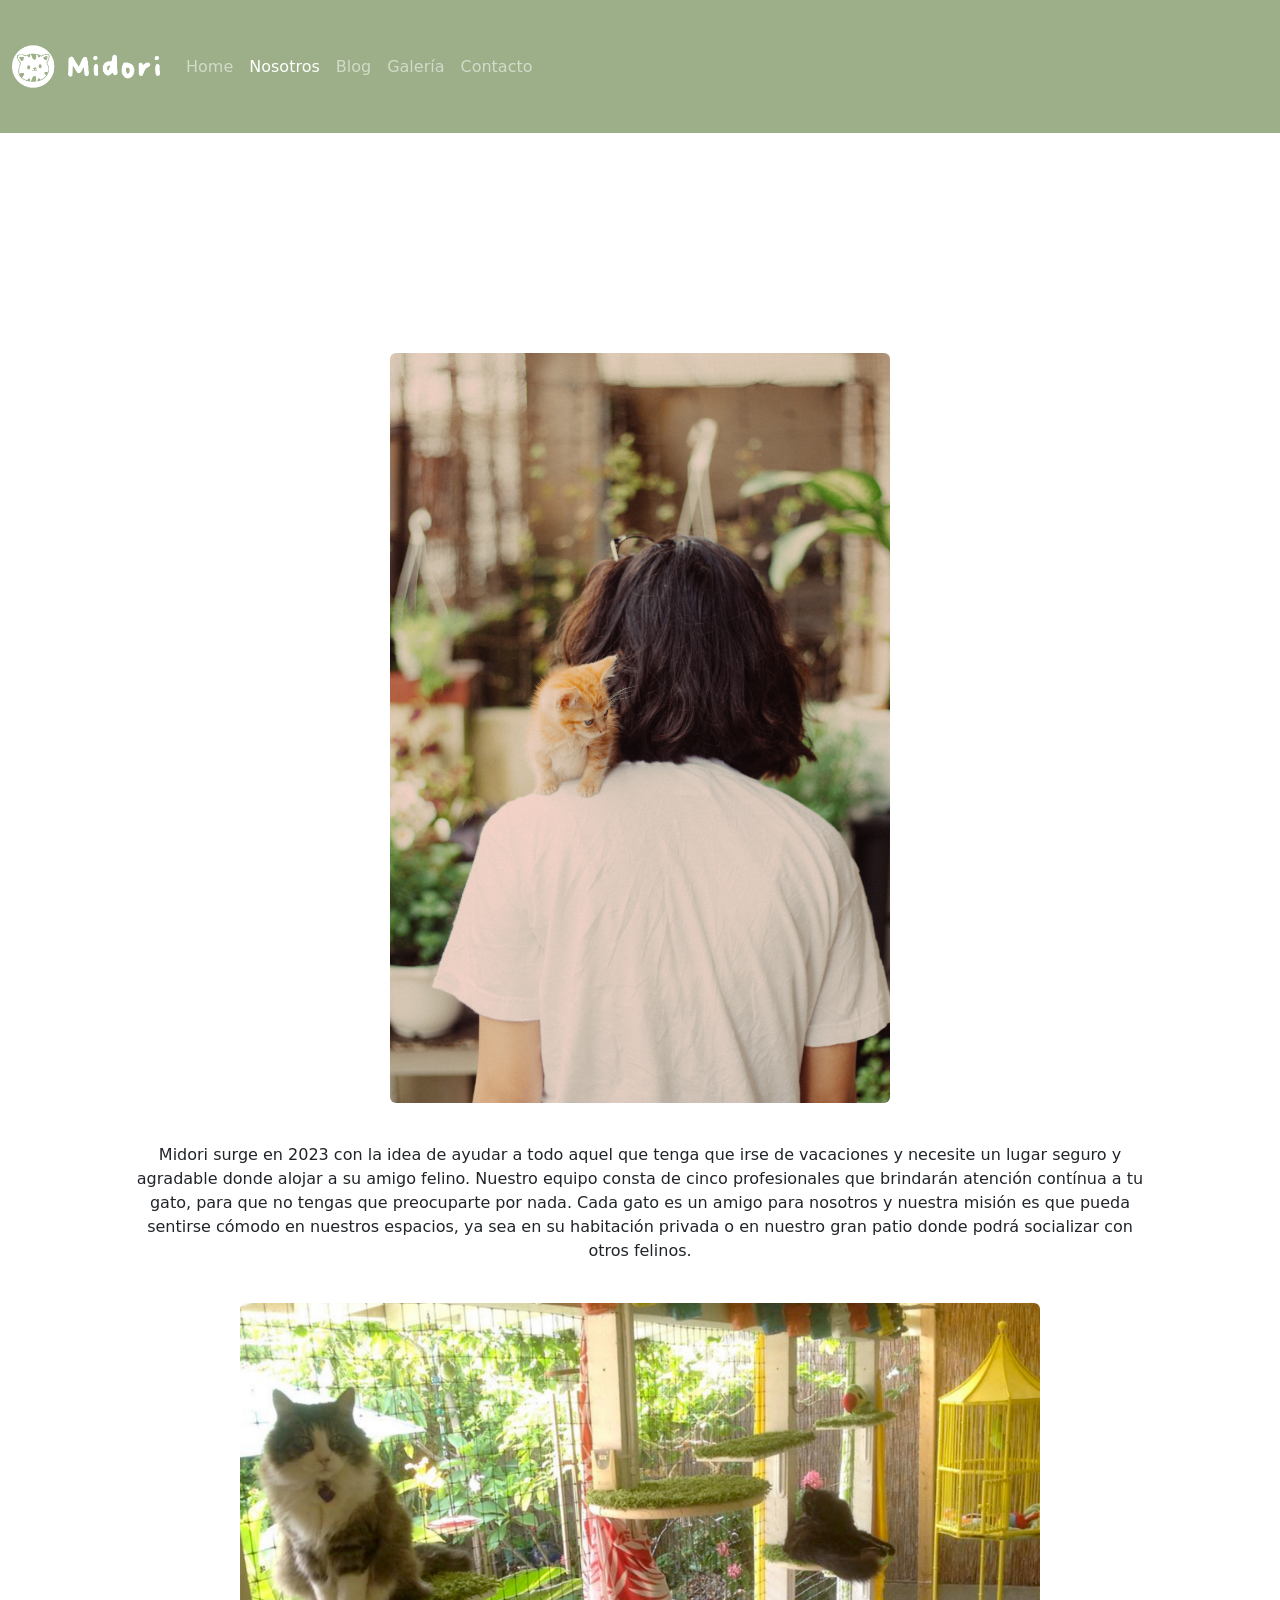
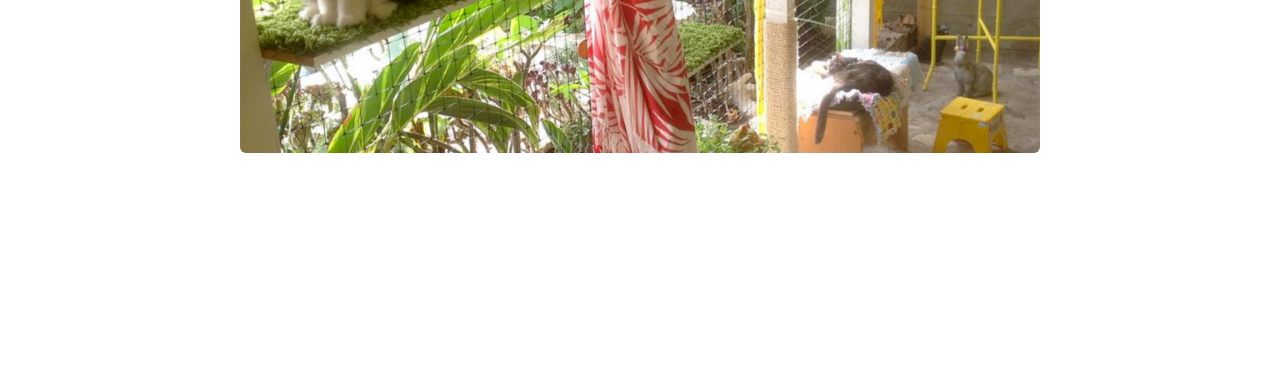
==== pages/about.html @ fcb862b4 "Segunda Pre Entrega Coderhouse" ====
<!DOCTYPE html>
<html lang="en">
<head>
    <meta charset="UTF-8">
    <meta name="viewport" content="width=device-width, initial-scale=1.0">
    <link href="https://cdn.jsdelivr.net/npm/bootstrap@5.3.1/dist/css/bootstrap.min.css" rel="stylesheet" integrity="sha384-4bw+/aepP/YC94hEpVNVgiZdgIC5+VKNBQNGCHeKRQN+PtmoHDEXuppvnDJzQIu9" crossorigin="anonymous">
    <link rel="shortcut icon" href="../Fotos/logo.png" type="image/x-icon">
    <link rel="stylesheet" href="../css/estilos.css">
    <title>Sobre Nosotros - Midori Cat Hotel</title>
</head>
<body>
    <header>
        <nav class="navbar navbar-expand-sm navbar-dark" style="background-color: #9caf88;">
            <div class="container-fluid">
              <a class="navbar-brand" href="#"><img class="logo" src="../Fotos/logonombre.png" alt="logonombre" style="width:150px;"></a>
              <div class="collapse navbar-collapse" id="navbarSupportedContent">
                <ul class="navbar-nav me-auto mb-2 mb-lg-0">
                  <li class="nav-item">
                    <a class="nav-link" href="/index.html">Home</a>
                  </li>
                  <li class="nav-item">
                    <a class="nav-link active" aria-current="page" href="#">Nosotros</a>
                  </li>
                  <li class="nav-item">
                    <a class="nav-link" href="/pages/blog.html">Blog</a>
                  </li>
                  <li class="nav-item">
                    <a class="nav-link" href="/pages/galeria.html">Galería</a>
                  </li>
                  <li class="nav-item">
                    <a class="nav-link" href="/pages/contacto.html">Contacto</a>
                  </li>
                </ul>               
              </div>
            </div>
          </nav>
    </header>

    <main>
      <div class="container-inicio"> 
        <div class="row">
            <div class="col">
                <img src="../Fotos/about.jpg" class="rounded" style="width:500px;">
            </div>
            <div class="col">
                <p>Midori surge en 2023 con la idea de ayudar a todo aquel que tenga que irse de vacaciones y necesite un lugar seguro y agradable donde alojar a su amigo felino.
                  Nuestro equipo consta de cinco profesionales que brindarán atención contínua a tu gato, para que no tengas que preocuparte por nada.
                  Cada gato es un amigo para nosotros y nuestra misión es que pueda sentirse cómodo en nuestros espacios, ya sea en su habitación privada o en nuestro gran patio donde podrá socializar con otros felinos.
                </p>
                <br>
                <img src="../Fotos/about2.jpg" class="rounded" style="width:800px;">
              </div>

            

        </div>
    </div>


    </main>
    <footer>

    </footer>
</body>
</html>
---- css/estilos.css ----
*{
    margin:0;
    padding: 0;
    box-sizing: border-box;
}
body{
    background-color: #ffffff;
}
.container-inicio{
    width: 80%;
	margin: 200px auto;
    display: grid;
    text-align: center;
}
.container-gatos{
    display: flex;
    gap: 50px;
}
.col{
    padding: 20px;
    align-items: center;
}
.destacado{
    text-align: center;
    color: #758467;
}
.card {
	border-radius: 10px;
    min-width: 500px;
	min-height: 500px;
	padding: 100px;
    margin-top:100px;
	position: relative;
	overflow: hidden;
	background-size: cover;
	background-position: center center;

	
}
.contenedor-galeria {
	width: 90%;
	max-width: 1200px;
	margin: auto;
	padding: 40px 0;
}
.img-destacado{
    display: block;
    margin-left: auto;
    margin-right: auto;
}

input[type=text], select, textarea {
    width: 100%;
    padding: 12px;
    border: 1px solid #ccc;
    margin-top: 6px;
    margin-bottom: 16px;
    resize: vertical;
  }
  
  input[type=submit] {
    background-color: #819171;
    color: white;
    padding: 12px 20px;
    border: none;
    cursor: pointer;
  }
  
  input[type=submit]:hover {
    background-color: #cbd5c0;
  }
  
  .container {
    width: 80%;
	margin: 200px auto;
    display: grid;
    text-align: center;
    border-radius: 5px;
    background-color: #f2f2f2;
    padding: 10px;
  }
  
  .column {
    float: left;
    width: 50%;
    margin-top: 6px;
    padding: 20px;
  }
  
  .row:after {
    content: "";
    display: table;
    clear: both;
  }
  
  @media screen and (max-width: 600px) {
    .column, input[type=submit] {
      width: 100%;
      margin-top: 0;
    }
}
.txtBlog{
    text-align: left;
}
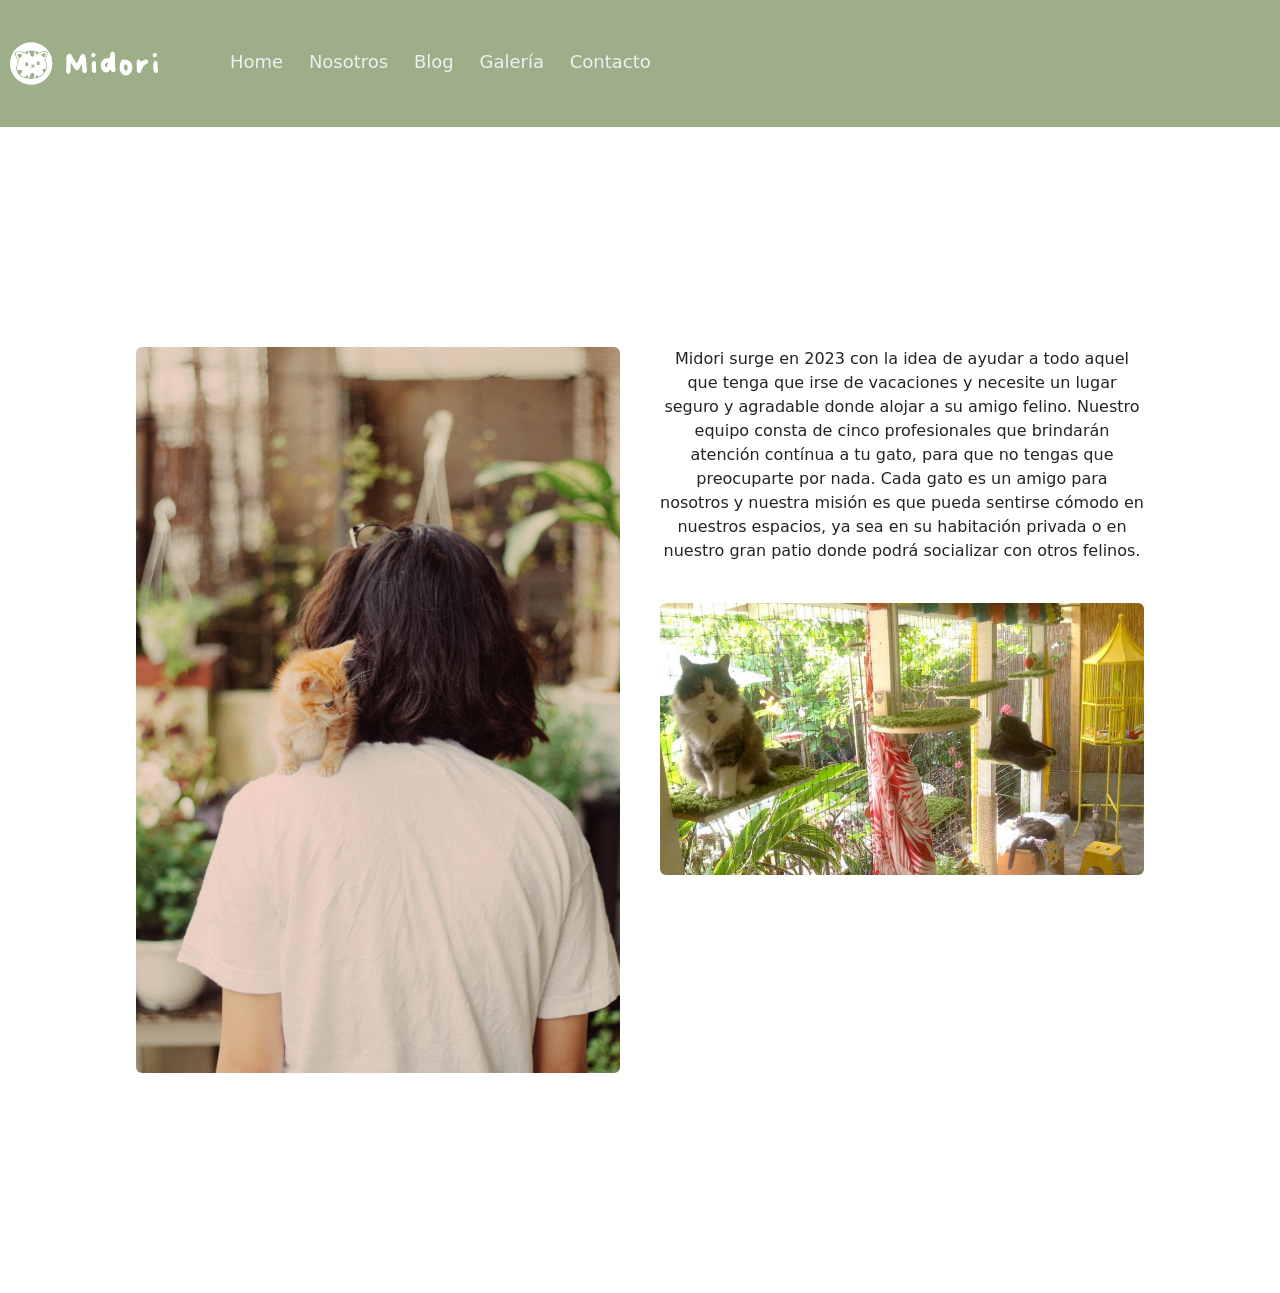
==== commit 7ebb39ce: "Entrega final corregido" ====
--- a/pages/about.html
+++ b/pages/about.html
@@ -1,65 +1,72 @@
 <!DOCTYPE html>
 <html lang="en">
+
 <head>
-    <meta charset="UTF-8">
-    <meta name="viewport" content="width=device-width, initial-scale=1.0">
-    <link href="https://cdn.jsdelivr.net/npm/bootstrap@5.3.1/dist/css/bootstrap.min.css" rel="stylesheet" integrity="sha384-4bw+/aepP/YC94hEpVNVgiZdgIC5+VKNBQNGCHeKRQN+PtmoHDEXuppvnDJzQIu9" crossorigin="anonymous">
-    <link rel="shortcut icon" href="../Fotos/logo.png" type="image/x-icon">
-    <link rel="stylesheet" href="../css/estilos.css">
-    <title>Sobre Nosotros - Midori Cat Hotel</title>
+  <meta charset="UTF-8">
+  <meta name="viewport" content="width=device-width, initial-scale=1.0">
+  <link href="https://cdn.jsdelivr.net/npm/bootstrap@5.3.1/dist/css/bootstrap.min.css" rel="stylesheet"
+    integrity="sha384-4bw+/aepP/YC94hEpVNVgiZdgIC5+VKNBQNGCHeKRQN+PtmoHDEXuppvnDJzQIu9" crossorigin="anonymous">
+  <link rel="shortcut icon" href="../Fotos/logo.png" type="image/x-icon">
+  <link rel="stylesheet" href="../css/stylesnuevo.css">
+  <title>Sobre Nosotros - Midori Cat Hotel</title>
 </head>
+
 <body>
-    <header>
-        <nav class="navbar navbar-expand-sm navbar-dark" style="background-color: #9caf88;">
-            <div class="container-fluid">
-              <a class="navbar-brand" href="#"><img class="logo" src="../Fotos/logonombre.png" alt="logonombre" style="width:150px;"></a>
-              <div class="collapse navbar-collapse" id="navbarSupportedContent">
-                <ul class="navbar-nav me-auto mb-2 mb-lg-0">
-                  <li class="nav-item">
-                    <a class="nav-link" href="/index.html">Home</a>
-                  </li>
-                  <li class="nav-item">
-                    <a class="nav-link active" aria-current="page" href="#">Nosotros</a>
-                  </li>
-                  <li class="nav-item">
-                    <a class="nav-link" href="/pages/blog.html">Blog</a>
-                  </li>
-                  <li class="nav-item">
-                    <a class="nav-link" href="/pages/galeria.html">Galería</a>
-                  </li>
-                  <li class="nav-item">
-                    <a class="nav-link" href="/pages/contacto.html">Contacto</a>
-                  </li>
-                </ul>               
-              </div>
-            </div>
-          </nav>
-    </header>
+  <header>
+    <div class="nav">
+      <input type="checkbox" id="nav-check">
+      <div class="nav-header">
+          <div class="nav-title">
+              <a class="navbar-brand" href="#"><img class="logo" src="../Fotos/logonombre.png" alt="logonombre"
+                  style="width:150px;"></a>
+          </div>
+      </div>
+      <div class="nav-btn">
+          <label for="nav-check">
+              <span></span>
+              <span></span>
+              <span></span>
+          </label>
+      </div>
 
-    <main>
-      <div class="container-inicio"> 
-        <div class="row">
-            <div class="col">
-                <img src="../Fotos/about.jpg" class="rounded" style="width:500px;">
-            </div>
-            <div class="col">
-                <p>Midori surge en 2023 con la idea de ayudar a todo aquel que tenga que irse de vacaciones y necesite un lugar seguro y agradable donde alojar a su amigo felino.
-                  Nuestro equipo consta de cinco profesionales que brindarán atención contínua a tu gato, para que no tengas que preocuparte por nada.
-                  Cada gato es un amigo para nosotros y nuestra misión es que pueda sentirse cómodo en nuestros espacios, ya sea en su habitación privada o en nuestro gran patio donde podrá socializar con otros felinos.
-                </p>
-                <br>
-                <img src="../Fotos/about2.jpg" class="rounded" style="width:800px;">
-              </div>
+      <div class="nav-links">
+          <a class="nav-link" href="/index.html">Home</a>
+          <a class="nav-link active" aria-current="page" href=/pages/about.html>Nosotros</a>
+          <a class="nav-link" href="/pages/blog.html">Blog</a>
+          <a class="nav-link" href="/pages/galeria.html">Galería</a>
+          <a class="nav-link" href="/pages/contacto.html">Contacto</a>
+      </div>
+  </div>
+  </header>
 
-            
+  <main>
+    <div class="container-inicio">
+      <div class="row">
+        <div class="col">
+          <img src="../Fotos/about.jpg" class="img-fluid rounded" style="width:500px;">
+        </div>
+        <div class="col">
+          <p>Midori surge en 2023 con la idea de ayudar a todo aquel que tenga que irse de vacaciones y necesite un
+            lugar seguro y agradable donde alojar a su amigo felino.
+            Nuestro equipo consta de cinco profesionales que brindarán atención contínua a tu gato, para que no tengas
+            que preocuparte por nada.
+            Cada gato es un amigo para nosotros y nuestra misión es que pueda sentirse cómodo en nuestros espacios, ya
+            sea en su habitación privada o en nuestro gran patio donde podrá socializar con otros felinos.
+          </p>
+          <br>
+          <img src="../Fotos/about2.jpg" class="img-fluid rounded" style="width:800px;">
+        </div>
 
-        </div>
+
+
+      </div>
     </div>
 
 
-    </main>
-    <footer>
+  </main>
+  <footer>
 
-    </footer>
+  </footer>
 </body>
+
 </html>
--- a/css/stylesnuevo.css
+++ b/css/stylesnuevo.css
@@ -0,0 +1,246 @@
+* {
+  margin: 0;
+  padding: 0;
+  box-sizing: border-box;
+}
+
+body {
+  background-color: #ffffff;
+}
+
+header {
+  background-color: #9caf88;
+}
+header .nav {
+  width: 100%;
+  position: relative;
+}
+header .nav > .nav-header {
+  display: inline;
+}
+header .nav > .nav-header > .nav-title {
+  display: inline-block;
+  font-size: 22px;
+  color: #fff;
+  padding: 10px 10px 10px 10px;
+}
+header .nav > .nav-btn {
+  display: none;
+}
+header .nav > .nav-links {
+  display: inline;
+  float: right;
+  font-size: 18px;
+  padding-top: 35px;
+  padding-left: 50px;
+}
+header .nav > .nav-links > a {
+  display: inline-block;
+  padding: 13px 10px 13px 10px;
+  text-decoration: none;
+  color: #efefef;
+}
+header .nav > .nav-links > a:hover {
+  background-color: rgba(0, 0, 0, 0.3);
+}
+header .nav > #nav-check {
+  display: none;
+}
+@media (max-width: 600px) {
+  header .nav > .nav-btn {
+    display: inline-block;
+    position: absolute;
+    right: 0px;
+    top: 0px;
+  }
+  header .nav > .nav-btn > label {
+    display: inline-block;
+    width: 50px;
+    height: 50px;
+    padding: 13px;
+  }
+  header .nav > .nav-btn > label:hover, header .nav #nav-check:checked ~ .nav-btn > label {
+    background-color: rgba(0, 0, 0, 0.3);
+  }
+  header .nav > .nav-btn > label > span {
+    display: block;
+    width: 25px;
+    height: 10px;
+    border-top: 2px solid #eee;
+  }
+  header .nav > .nav-links {
+    position: absolute;
+    display: block;
+    width: 100%;
+    background-color: #9caf88;
+    height: 0px;
+    transition: all 0.3s ease-in;
+    overflow-y: hidden;
+    top: 92px;
+    left: 0px;
+  }
+  header .nav > .nav-links > a {
+    display: block;
+    width: 100%;
+  }
+  header .nav > #nav-check:not(:checked) ~ .nav-links {
+    height: 0px;
+  }
+  header .nav > #nav-check:checked ~ .nav-links {
+    height: calc(100vh - 50px);
+    overflow-y: auto;
+  }
+}
+
+.col {
+  padding: 20px;
+  align-items: center;
+}
+
+.container {
+  width: 80%;
+  margin: 200px auto;
+  display: grid;
+  text-align: center;
+  border-radius: 5px;
+  background-color: #f2f2f2;
+  padding: 10px;
+}
+
+h1 {
+  color: #819171;
+}
+
+.container-inicio {
+  width: 80%;
+  margin: 200px auto;
+  display: grid;
+  text-align: center;
+}
+
+.flex-container {
+  display: flex;
+  flex-direction: row;
+}
+
+@media (max-width: 1010px) {
+  .flex-container {
+    flex-direction: column;
+    width: 160px;
+  }
+}
+main .container-fluid {
+  display: flex;
+  gap: 50px;
+  background-color: #cbd5c0;
+}
+main .container-fluid .row .col .img-destacado {
+  width: 300px;
+  display: block;
+  margin-left: auto;
+  margin-right: auto;
+}
+main .container-fluid .row .col .img-destacado {
+  width: 300px;
+  display: block;
+  margin-left: auto;
+  margin-right: auto;
+}
+main .container-fluid .row .col .img-destacado {
+  width: 300px;
+  display: block;
+  margin-left: auto;
+  margin-right: auto;
+}
+main .container-fluid .row2 .col .destacado {
+  text-align: center;
+  color: #758467;
+}
+main .container-fluid .row2 .col .destacado {
+  text-align: center;
+  color: #758467;
+}
+main .container-fluid .row2 .col .destacado {
+  text-align: center;
+  color: #758467;
+}
+
+body .container .row .col-sm-4 nav-pills flex-column .nav-item .nav-link active {
+  background-color: #9caf88;
+}
+
+.txtBlog {
+  text-align: left;
+}
+
+input[type=text],
+select,
+textarea {
+  width: 100%;
+  padding: 12px;
+  border: 1px solid #ccc;
+  margin-top: 6px;
+  margin-bottom: 16px;
+  resize: vertical;
+}
+
+input[type=submit] {
+  background-color: #819171;
+  color: white;
+  padding: 12px 20px;
+  border: none;
+  cursor: pointer;
+}
+
+input[type=submit]:hover {
+  background-color: #cbd5c0;
+}
+
+.column {
+  float: left;
+  width: 50%;
+  margin-top: 6px;
+  padding: 20px;
+}
+
+.row:after {
+  content: "";
+  display: table;
+  clear: both;
+}
+
+@media screen and (max-width: 600px) {
+  .column,
+  input[type=submit] {
+    width: 100%;
+    margin-top: 0;
+  }
+}
+.contenedor-galeria {
+  width: 90%;
+  max-width: 1200px;
+  margin: auto;
+  padding: 40px 0;
+}
+
+.imagenCuadrada {
+  border-radius: 10px;
+  width: 500px;
+  height: 500px;
+  margin-top: 100px;
+  margin-left: 150px;
+  background-position: center center;
+}
+
+@media (max-width: 800px) {
+  .imagenCuadrada {
+    border-radius: 10px;
+    width: 100%;
+    height: 135px;
+    margin-top: 100px;
+    background-position: center center;
+    margin-left: 0px;
+  }
+}
+
+/*# sourceMappingURL=stylesnuevo.css.map */
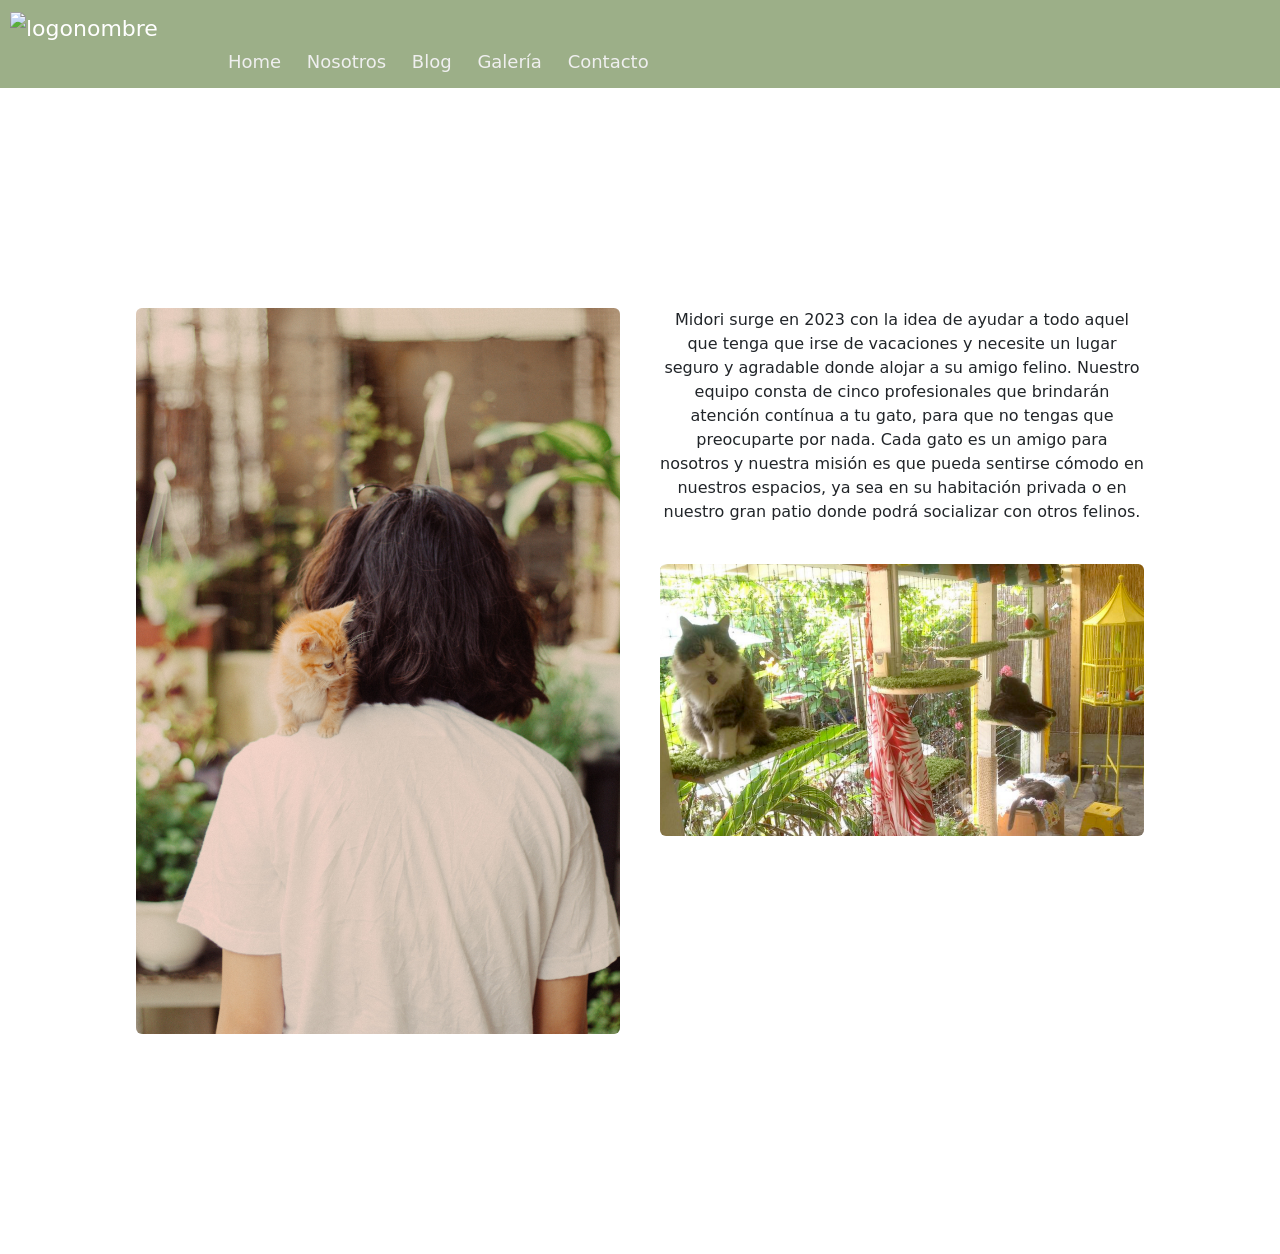
==== commit 14df1d90: "correcciones" ====
--- a/pages/about.html
+++ b/pages/about.html
@@ -17,7 +17,7 @@
       <input type="checkbox" id="nav-check">
       <div class="nav-header">
           <div class="nav-title">
-              <a class="navbar-brand" href="#"><img class="logo" src="../Fotos/logonombre.png" alt="logonombre"
+              <a class="navbar-brand" href="#"><img class="logo" src="./Fotos/logonombre.png" alt="logonombre"
                   style="width:150px;"></a>
           </div>
       </div>
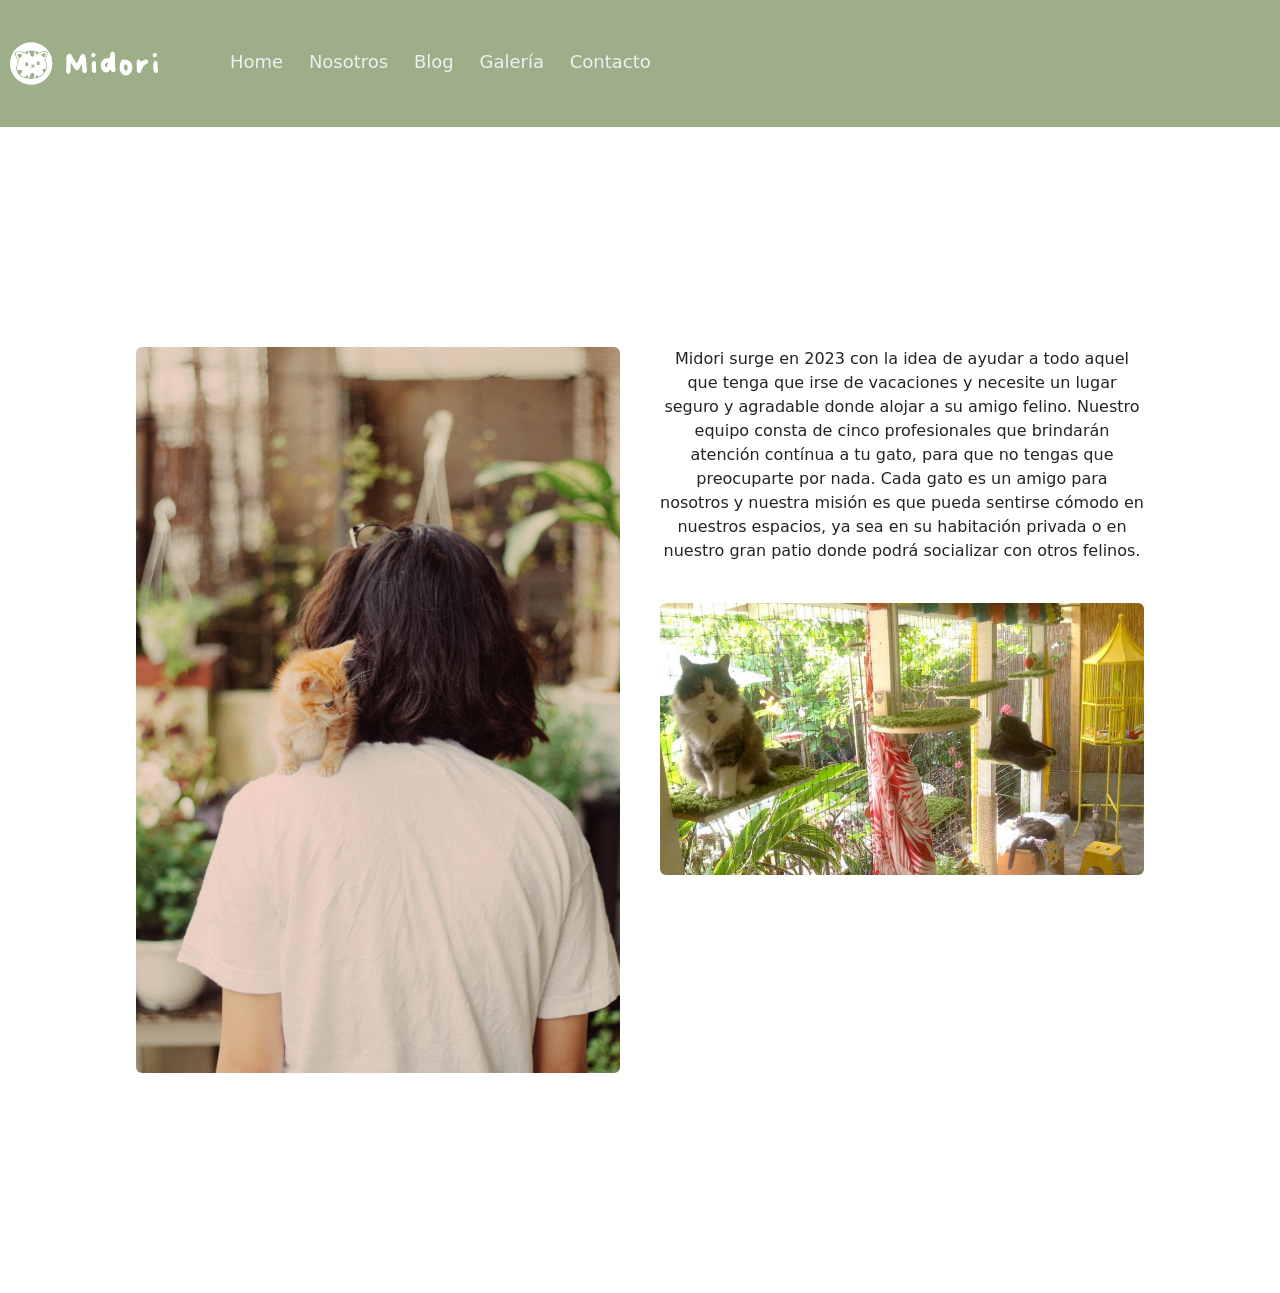
==== commit 54c8e302: "correcciones paginas" ====
--- a/pages/about.html
+++ b/pages/about.html
@@ -17,7 +17,7 @@
       <input type="checkbox" id="nav-check">
       <div class="nav-header">
           <div class="nav-title">
-              <a class="navbar-brand" href="#"><img class="logo" src="./Fotos/logonombre.png" alt="logonombre"
+              <a class="navbar-brand" href="#"><img class="logo" src="../Fotos/logonombre.png" alt="logonombre"
                   style="width:150px;"></a>
           </div>
       </div>
@@ -30,11 +30,11 @@
       </div>
 
       <div class="nav-links">
-          <a class="nav-link" href="/index.html">Home</a>
-          <a class="nav-link active" aria-current="page" href=/pages/about.html>Nosotros</a>
-          <a class="nav-link" href="/pages/blog.html">Blog</a>
-          <a class="nav-link" href="/pages/galeria.html">Galería</a>
-          <a class="nav-link" href="/pages/contacto.html">Contacto</a>
+          <a class="nav-link" href="../index.html">Home</a>
+          <a class="nav-link active" aria-current="page" href=.about.html>Nosotros</a>
+          <a class="nav-link" href="./blog.html">Blog</a>
+          <a class="nav-link" href="./galeria.html">Galería</a>
+          <a class="nav-link" href="./contacto.html">Contacto</a>
       </div>
   </div>
   </header>
